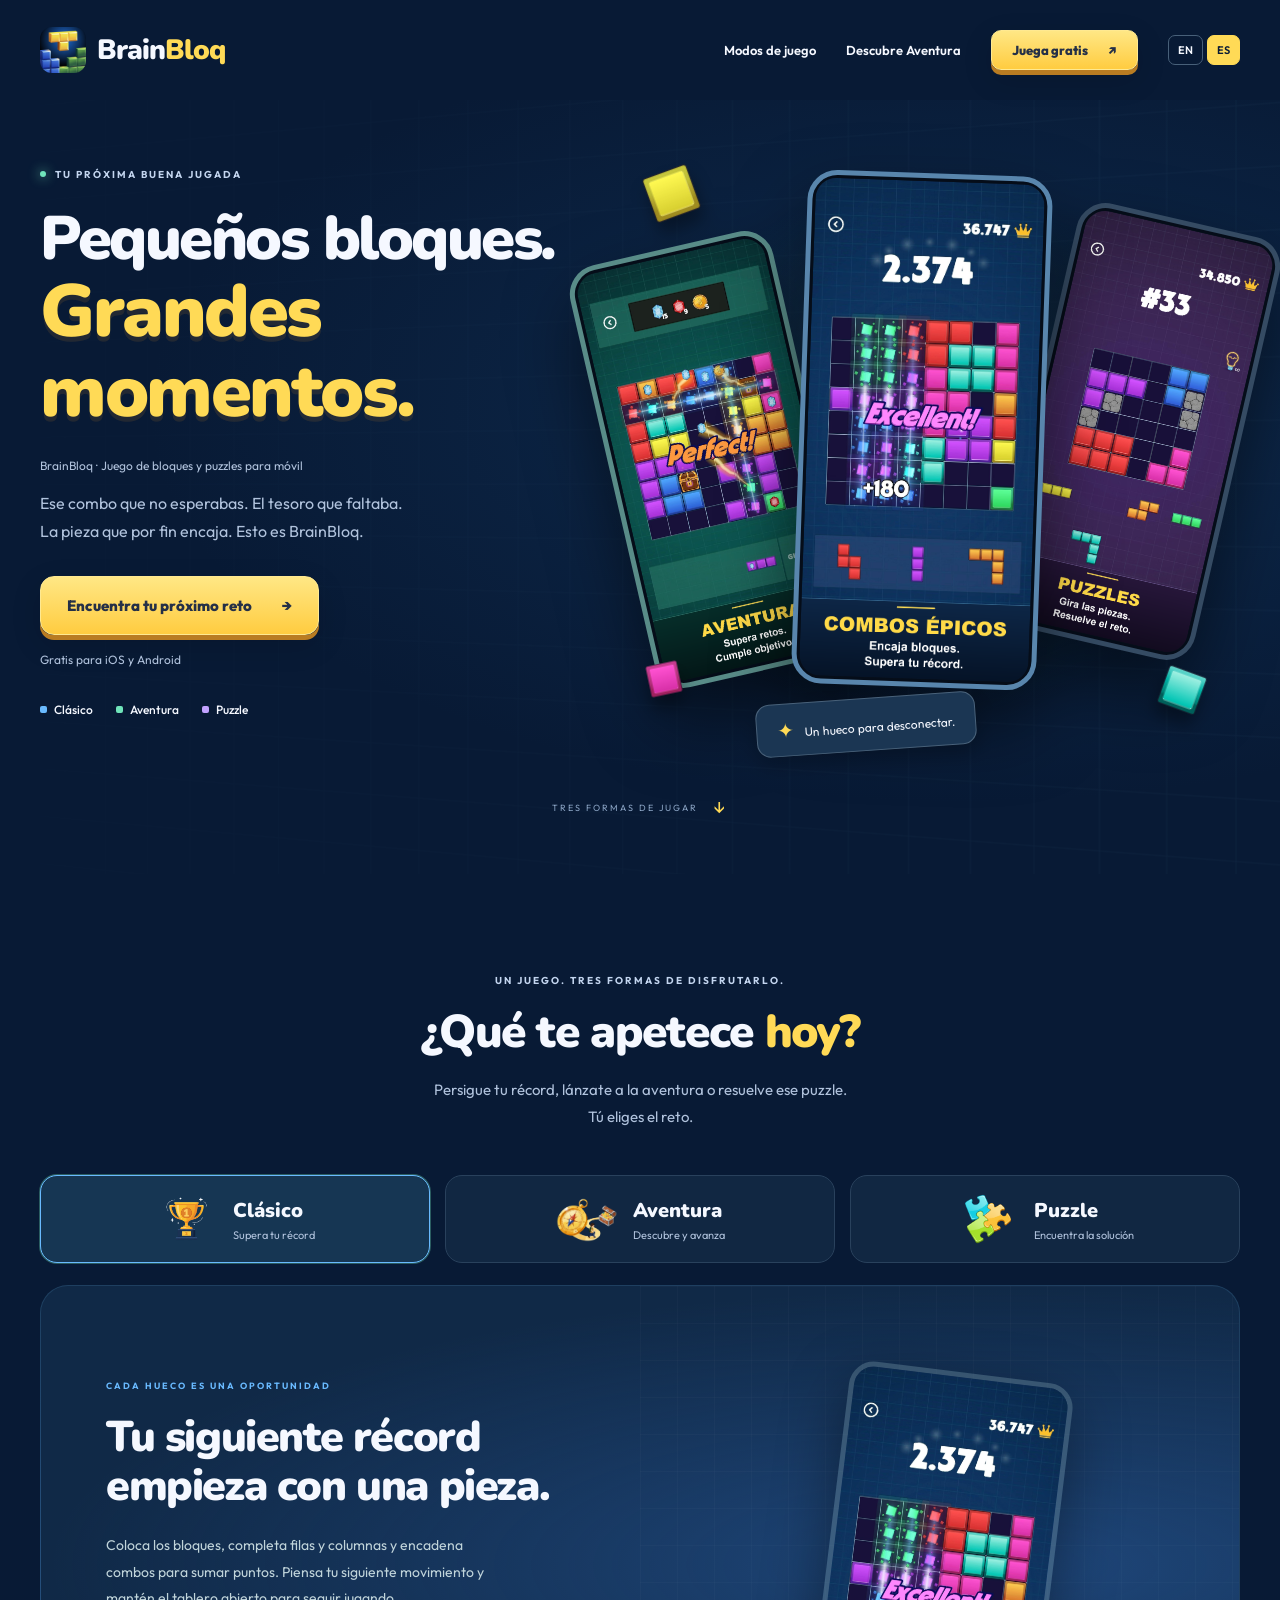
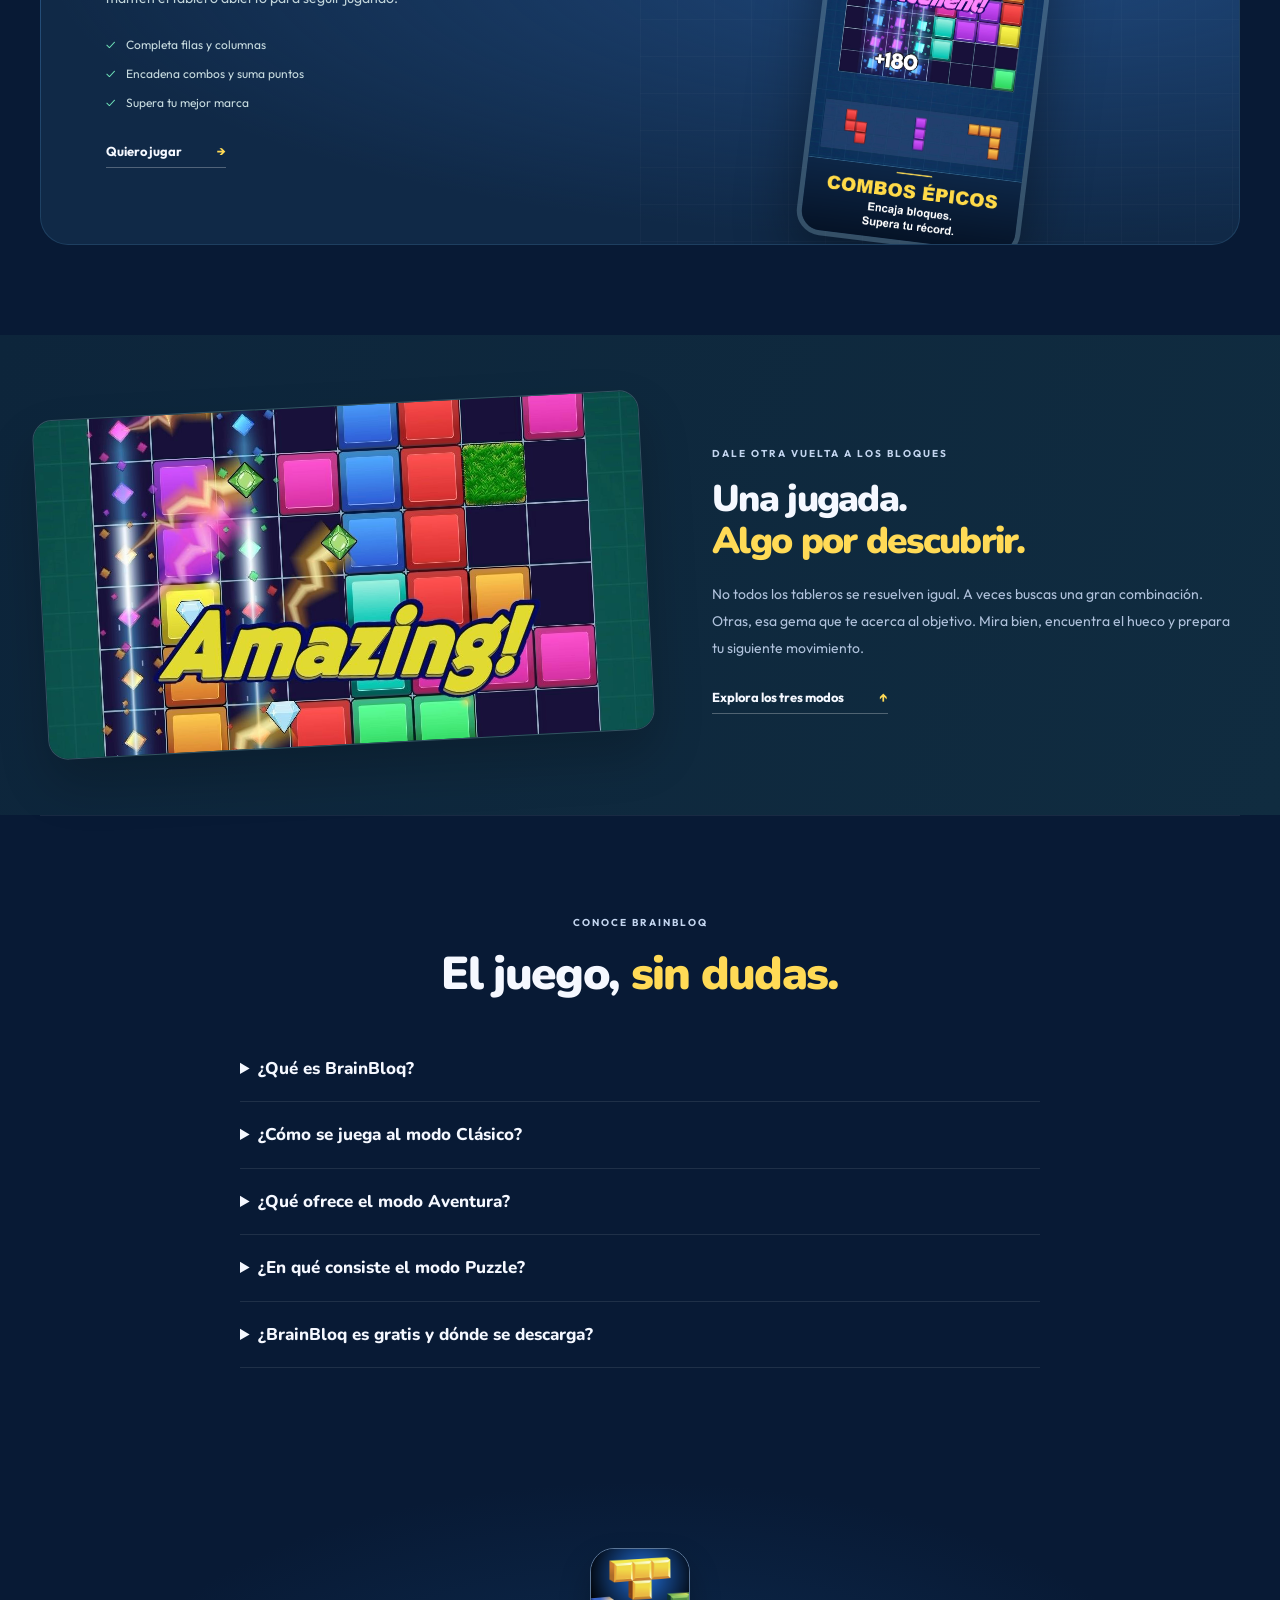
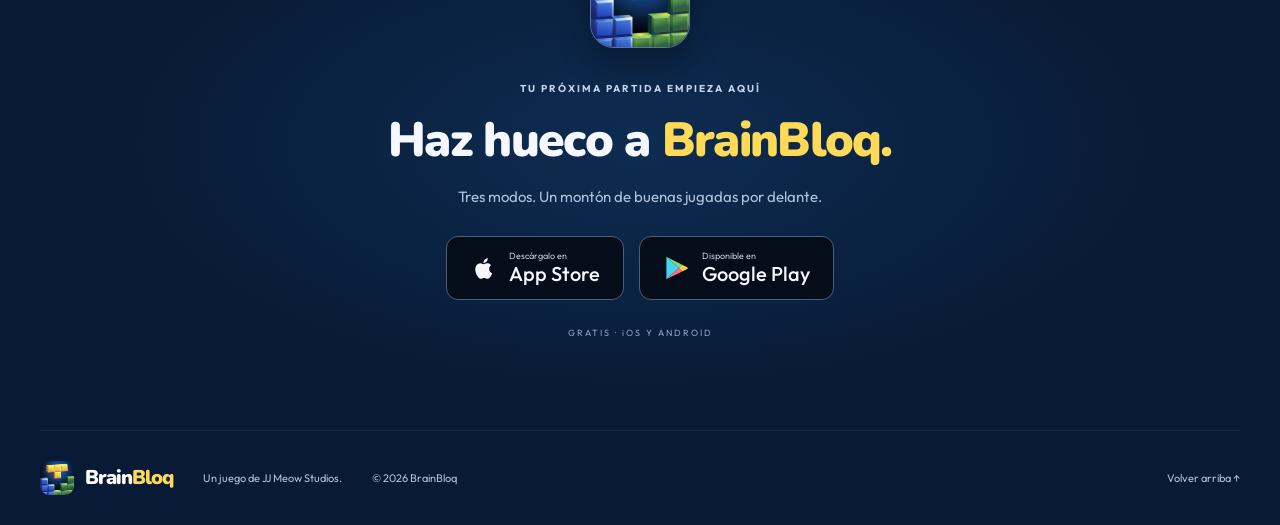
==== es/index.html @ e7c5e5b0 "Actualizar capturas ASO y añadir web en inglés y español" ====
<!doctype html>
<html lang="es"><head><meta charset="utf-8"><meta name="viewport" content="width=device-width,initial-scale=1"><title>BrainBloq: juego de bloques y puzzles gratis para Android y iOS</title><meta name="description" content="Descarga BrainBloq gratis para Android y iOS: combina bloques en Clásico, recoge gemas en Aventura y resuelve retos de lógica en Puzzle."><meta name="theme-color" content="#081a35"><meta property="og:title" content="BrainBloq: juego de bloques y puzzles gratis"><meta property="og:description" content="Combos, tesoros y puzles. Descubre tus tres formas de jugar."><meta property="og:image" content="https://jjmeowstudios.github.io/images/brainbloq/icon.png"><link rel="icon" href="/images/brainbloq/icon.png"><link rel="apple-touch-icon" href="/images/brainbloq/icon.png"><link rel="stylesheet" href="/css/brainbloq.css?v=3"><script src="/js/language.js?v=3"></script><script defer src="/js/brainbloq.js?v=3"></script><link rel="canonical" href="https://jjmeowstudios.github.io/es/">
<meta name="robots" content="index, follow, max-image-preview:large">
<meta property="og:type" content="website"><meta property="og:locale" content="es_ES"><meta property="og:site_name" content="BrainBloq"><meta property="og:url" content="https://jjmeowstudios.github.io/es/"><meta property="og:image:alt" content="Icono de BrainBloq con bloques de colores">
<meta name="twitter:card" content="summary"><meta name="twitter:title" content="BrainBloq: juego de bloques y puzzles gratis"><meta name="twitter:description" content="Clásico, Aventura y Puzzle. Descubre BrainBloq para Android y iOS."><meta name="twitter:image" content="https://jjmeowstudios.github.io/images/brainbloq/icon.png">
<link rel="preconnect" href="https://fonts.googleapis.com"><link rel="preconnect" href="https://fonts.gstatic.com" crossorigin>
<script type="application/ld+json">{"@context": "https://schema.org", "@graph": [{"@type": "Organization", "@id": "https://jjmeowstudios.github.io/#studio", "name": "JJ Meow Studios", "url": "https://jjmeowstudios.github.io/"}, {"@type": "WebSite", "@id": "https://jjmeowstudios.github.io/#website", "url": "https://jjmeowstudios.github.io/es/", "name": "BrainBloq", "inLanguage": "es", "publisher": {"@id": "https://jjmeowstudios.github.io/#studio"}}, {"@type": "MobileApplication", "@id": "https://jjmeowstudios.github.io/#game", "name": "BrainBloq", "alternateName": "BrainBloq: Block Puzzle", "url": "https://jjmeowstudios.github.io/es/", "image": "https://jjmeowstudios.github.io/images/brainbloq/icon.png", "description": "BrainBloq es un juego de bloques y puzzles de lógica de JJ Meow Studios para Android y iOS. Tiene tres modos de juego: Clásico, Aventura y Puzzle.", "applicationCategory": "GameApplication", "applicationSubCategory": "Puzzle", "operatingSystem": "Android, iOS", "isAccessibleForFree": true, "offers": {"@type": "Offer", "price": "0", "priceCurrency": "EUR"}, "publisher": {"@id": "https://jjmeowstudios.github.io/#studio"}, "downloadUrl": ["https://apps.apple.com/es/app/brain-puzzle-juego-de-bloques/id6476066662", "https://play.google.com/store/apps/details?id=com.jjmeowstudios.brainpuzzle"], "featureList": ["Clásico: completa filas y columnas y encadena combos", "Aventura: objetivos, gemas, objetos ocultos y temporadas", "Puzzle: encaja las piezas en cinco niveles de dificultad"], "inLanguage": "es"}]}</script>

<link rel="alternate" hreflang="en" href="https://jjmeowstudios.github.io/"><link rel="alternate" hreflang="es" href="https://jjmeowstudios.github.io/es/"><link rel="alternate" hreflang="x-default" href="https://jjmeowstudios.github.io/">
</head>
<body><a class="skip" href="#main">Saltar al contenido</a>
<header class="nav wrap"><a href="#" class="brand"><img src="/images/brainbloq/icon.png" width="46" height="46" alt="">Brain<span>Bloq</span></a><nav aria-label="Principal"><a href="#modos">Modos de juego</a><a href="#aventura">Descubre Aventura</a><a class="button small" href="#descargar">Juega gratis <span aria-hidden="true">↗</span></a><span class="language-switch" aria-label="Idioma"><a href="/?lang=en" lang="en" hreflang="en" data-language="en">EN</a><a href="/es/" lang="es" hreflang="es" data-language="es" aria-current="page">ES</a></span></nav></header>
<main id="main"><section class="hero"><div class="hero-grid" aria-hidden="true"></div><div class="wrap hero-layout"><div class="hero-copy"><p class="eyebrow"><span></span> TU PRÓXIMA BUENA JUGADA</p><h1>Pequeños bloques.<br><span>Grandes</span><br><span class="last">momentos.</span></h1><p class="game-definition">BrainBloq · Juego de bloques y puzzles para móvil</p><p class="intro">Ese combo que no esperabas. El tesoro que faltaba.<br>La pieza que por fin encaja. Esto es BrainBloq.</p><a class="button" href="#descargar">Encuentra tu próximo reto <span aria-hidden="true">→</span></a><p class="availability">Gratis para iOS y Android</p><div class="hero-modes"><span><i class="dot blue"></i>Clásico</span><span><i class="dot green"></i>Aventura</span><span><i class="dot purple"></i>Puzzle</span></div></div><div class="showcase" aria-label="Capturas de los tres modos de BrainBloq"><div class="halo" aria-hidden="true"></div><div class="game-shot shot-adventure"><img src="/images/brainbloq/es/classic.png" alt="Clásico: combo de bloques en el tablero azul"></div><div class="game-shot shot-puzzle"><img src="/images/brainbloq/es/puzzle.png" alt="Puzzle: encaja las piezas en un tablero con obstáculos"></div><div class="game-shot shot-classic"><img src="/images/brainbloq/es/adventure.png" alt="Aventura: recoge gemas y descubre cofres en el tablero verde" fetchpriority="high"></div><img class="float-block block-one" src="/images/brainbloq/yellow.png" alt=""><img class="float-block block-two" src="/images/brainbloq/cyan.png" alt=""><img class="float-block block-three" src="/images/brainbloq/pink.png" alt=""><div class="floating-note"><span aria-hidden="true">✦</span> Un hueco para desconectar.</div></div></div><a href="#modos" class="explore">TRES FORMAS DE JUGAR <span>↓</span></a></section>
<section class="modes section wrap" id="modos"><div class="section-heading"><p class="eyebrow">UN JUEGO. TRES FORMAS DE DISFRUTARLO.</p><h2>¿Qué te apetece <span>hoy?</span></h2><p>Persigue tu récord, lánzate a la aventura o resuelve ese puzzle.<br>Tú eliges el reto.</p></div><div class="mode-tabs" role="tablist" aria-label="Modos de juego"><button id="tab-classic" role="tab" aria-selected="true" aria-controls="mode-panel" tabindex="0" data-mode="classic"><img src="/images/brainbloq/classic.png" alt=""><span>Clásico<small>Supera tu récord</small></span></button><button id="tab-adventure" role="tab" aria-selected="false" aria-controls="mode-panel" tabindex="-1" data-mode="adventure"><img src="/images/brainbloq/adventure.png" alt=""><span>Aventura<small>Descubre y avanza</small></span></button><button id="tab-puzzle" role="tab" aria-selected="false" aria-controls="mode-panel" tabindex="-1" data-mode="puzzle"><img src="/images/brainbloq/puzzle.png" alt=""><span>Puzzle<small>Encuentra la solución</small></span></button></div><article id="mode-panel" class="mode-panel classic" role="tabpanel" aria-labelledby="tab-classic" tabindex="0"><div class="mode-copy"><span class="mode-kicker" id="mode-kicker">CADA HUECO ES UNA OPORTUNIDAD</span><h3 id="mode-title">Tu siguiente récord<br>empieza con una pieza.</h3><p id="mode-description">Coloca los bloques, completa filas y columnas y encadena combos para sumar puntos. Piensa tu siguiente movimiento y mantén el tablero abierto para seguir jugando.</p><ul id="mode-features"><li>Completa filas y columnas</li><li>Encadena combos y suma puntos</li><li>Supera tu mejor marca</li></ul><a class="text-link" href="#descargar">Quiero jugar <span>→</span></a></div><div class="mode-visual"><img id="mode-image" src="/images/brainbloq/es/classic.png" alt="Tablero azul del modo Clásico con un combo de bloques" loading="lazy"></div></article></section>
<section class="adventure-section" id="aventura"><div class="wrap adventure-layout"><div class="adventure-image"><img src="/images/brainbloq/es/seasons.png" alt="Reto de temporada de Aventura con un combo Amazing!" loading="lazy"></div><div><p class="eyebrow">DALE OTRA VUELTA A LOS BLOQUES</p><h2>Una jugada.<br><span>Algo por descubrir.</span></h2><p>No todos los tableros se resuelven igual. A veces buscas una gran combinación. Otras, esa gema que te acerca al objetivo. Mira bien, encuentra el hueco y prepara tu siguiente movimiento.</p><a class="text-link" href="#modos">Explora los tres modos <span>↑</span></a></div></div></section>
<section class="faq section wrap" id="preguntas-frecuentes"><div class="section-heading"><p class="eyebrow">CONOCE BRAINBLOQ</p><h2>El juego, <span>sin dudas.</span></h2></div><div class="faq-list"><details><summary>¿Qué es BrainBloq?</summary><p>BrainBloq es un juego de bloques y puzzles de lógica de JJ Meow Studios para Android y iOS. Tiene tres modos de juego: Clásico, Aventura y Puzzle.</p></details><details><summary>¿Cómo se juega al modo Clásico?</summary><p>Arrastra las piezas al tablero y completa filas y columnas para eliminar bloques y sumar puntos. Encadena combos y trata de superar tu mejor marca.</p></details><details><summary>¿Qué ofrece el modo Aventura?</summary><p>En Aventura completas objetivos por nivel: conseguir puntos, romper bloques de colores, recoger gemas y diamantes o encontrar objetos ocultos. Los desafíos se organizan en temporadas.</p></details><details><summary>¿En qué consiste el modo Puzzle?</summary><p>En Puzzle debes encontrar cómo encajar las piezas en cada tablero teniendo en cuenta sus obstáculos. Dispone de cinco niveles de dificultad y pistas.</p></details><details><summary>¿BrainBloq es gratis y dónde se descarga?</summary><p>BrainBloq se puede descargar gratis en App Store para iOS y en Google Play para Android. Los enlaces de descarga están en esta página.</p></details></div></section><section class="download section wrap" id="descargar"><div class="download-glow" aria-hidden="true"></div><img class="app-icon" src="/images/brainbloq/icon.png" alt="Icono actual de BrainBloq" width="100" height="100" loading="lazy"><p class="eyebrow">TU PRÓXIMA PARTIDA EMPIEZA AQUÍ</p><h2>Haz hueco a <span>BrainBloq.</span></h2><p>Tres modos. Un montón de buenas jugadas por delante.</p><div class="stores"><a href="https://apps.apple.com/es/app/brain-puzzle-juego-de-bloques/id6476066662" target="_blank" rel="noopener noreferrer" class="store"><svg viewBox="0 0 24 24" aria-hidden="true"><path fill="currentColor" d="M17 12.6c0-2 1.6-3 1.7-3.1-1-1.5-2.6-1.7-3.2-1.7-1.4-.2-2.7.8-3.4.8-.7 0-1.8-.8-2.9-.8-1.5 0-2.9.9-3.7 2.2-1.6 2.8-.4 7 1.2 9.3.8 1.1 1.7 2.3 2.9 2.2 1.2 0 1.6-.7 3-.7s1.8.7 3 .7c1.3 0 2.1-1.1 2.9-2.2.9-1.3 1.2-2.5 1.3-2.6-.1 0-2.8-1.1-2.8-4.1ZM14.8 6.3c.6-.8 1.1-1.9 1-3-.9 0-2.1.6-2.8 1.4-.6.7-1.2 1.8-1.1 2.9 1 .1 2.2-.5 2.9-1.3Z"/></svg><span><small>Descárgalo en</small><strong>App Store</strong></span></a><a href="https://play.google.com/store/apps/details?id=com.jjmeowstudios.brainpuzzle" target="_blank" rel="noopener noreferrer" class="store"><svg viewBox="0 0 24 24" aria-hidden="true"><path fill="#45d5ef" d="M3 2 14 12 3 22Z"/><path fill="#7add72" d="m3 2 14 7-3 3Z"/><path fill="#ffce49" d="m17 9 4 2q2 1 0 2l-4 2-3-3Z"/><path fill="#ff6d88" d="m3 22 11-10 3 3Z"/></svg><span><small>Disponible en</small><strong>Google Play</strong></span></a></div><span class="free-note">GRATIS · iOS Y ANDROID</span></section></main><footer class="wrap"><a href="#" class="brand"><img src="/images/brainbloq/icon.png" width="34" height="34" alt="">Brain<span>Bloq</span></a><p>Un juego de JJ Meow Studios.</p><span>© <span id="year">2026</span> BrainBloq</span><a href="#main">Volver arriba ↑</a></footer></body></html>
---- css/brainbloq.css ----
@import url('https://fonts.googleapis.com/css2?family=Nunito:wght@600;700;800;900;1000&family=Outfit:wght@400;500;600;700;800;900&display=swap');
:root{--bg:#081a35;--white:#f5f8ff;--muted:#b0c2dc;--yellow:#ffda56;--blue:#69baff;--green:#70e4ba;--purple:#c2a2ff}*{box-sizing:border-box}html{scroll-behavior:smooth;scroll-padding-top:30px}body{margin:0;background:var(--bg);font-family:Outfit,system-ui,sans-serif;color:var(--white)}a{color:inherit;text-decoration:none}button{font:inherit}a,button{-webkit-tap-highlight-color:transparent}a:focus-visible,button:focus-visible,[tabindex]:focus-visible{outline:3px solid var(--yellow);outline-offset:6px}::selection{background:var(--yellow);color:var(--bg)}.wrap{width:min(1200px,calc(100% - 80px));margin:auto}.nav{display:flex;align-items:center;justify-content:space-between;height:100px;position:relative;z-index:5}.brand{display:flex;align-items:center;font-family:Nunito,system-ui,sans-serif;font-size:28px;font-weight:1000;letter-spacing:-1px}.brand img{border-radius:12px;margin-right:11px}.brand>span{color:var(--yellow)}nav{display:flex;gap:30px;align-items:center;font-size:13px;font-weight:600}.button{display:inline-flex;align-items:center;justify-content:center;gap:30px;background:linear-gradient(#ffe785,#ffcc40);color:#253047;border-radius:14px;border:1px solid #ffe991;box-shadow:0 5px 0 #b97c22,0 10px 30px #0002;padding:19px 26px;font-weight:800;font-size:15px;transition:transform .2s,box-shadow .2s}.button:hover{transform:translateY(-3px);box-shadow:0 8px 0 #b97c22,0 13px 30px #0003}.button.small{padding:11px 20px;font-size:13px;border-radius:10px;gap:20px}.hero{position:relative;overflow:hidden;padding:25px 0 35px;background:radial-gradient(ellipse at 75% 40%,#194a7c55,transparent 60%)}.hero-grid{position:absolute;inset:0;opacity:.22;mask-image:linear-gradient(to right,transparent,#000);background-image:linear-gradient(#5187ac30 1px,transparent 1px),linear-gradient(90deg,#5187ac30 1px,transparent 1px);background-size:48px 48px;transform:perspective(900px) rotateY(-12deg) scale(1.15)}.hero-layout{display:grid;grid-template-columns:1fr 1.13fr;align-items:center;min-height:650px;position:relative}.hero-copy{padding:25px 0 50px;position:relative;z-index:3}.eyebrow{font-size:10px;font-weight:700;letter-spacing:2px;display:flex;align-items:center;gap:9px;color:#c3d5ef}.eyebrow>span{background:var(--green);width:6px;height:6px;border-radius:50%;box-shadow:0 0 12px var(--green)}h1,h2,h3{font-family:Nunito,system-ui,sans-serif;font-weight:1000;letter-spacing:-2px;margin-top:0}h1{font-size:clamp(42px,4.8vw,67px);line-height:1.08;margin:25px 0;letter-spacing:-2.5px}h1>span{color:var(--yellow);font-size:1.2em;text-shadow:0 5px 0 #a971282b}.intro{font-size:16px;color:var(--muted);line-height:1.8;margin:25px 0 30px}.availability{font-size:12px;color:var(--muted);margin:17px 0 35px}.hero-modes{display:flex;gap:23px;font-size:12px;font-weight:500}.hero-modes>span{display:flex;gap:7px;align-items:center}.dot{width:7px;height:7px;border-radius:2px;display:inline-block}.blue{background:var(--blue)}.green{background:var(--green)}.purple{background:var(--purple)}.showcase{position:relative;height:650px;min-width:0}.halo{position:absolute;inset:50px -10px 45px;background:radial-gradient(ellipse,#377e9d60,transparent 70%)}.game-shot{position:absolute;border:5px solid #354b63;border-radius:30px;padding:3px;background:#050d19;box-shadow:0 35px 70px #0008;overflow:hidden;width:208px;top:90px}.game-shot img{display:block;width:100%;border-radius:21px}.game-shot>span{position:absolute;bottom:20px;left:50%;transform:translateX(-50%);font-size:9px;letter-spacing:1.5px;background:#061428dd;padding:8px 15px;border-radius:20px;font-weight:700}.shot-classic{left:1%;transform:rotate(-13deg);top:118px}.shot-puzzle{right:0;transform:rotate(13deg);top:90px}.shot-adventure{width:245px;left:50%;transform:translateX(-50%) rotate(2deg);z-index:2;top:48px;border-color:#598c88}.shot-adventure>span{color:var(--green)}.float-block{position:absolute;width:47px;height:47px;z-index:3;filter:drop-shadow(0 12px 8px #0005)}.block-one{left:7%;top:45px;transform:rotate(-20deg)}.block-two{right:6%;bottom:65px;transform:rotate(20deg);width:40px;height:40px}.block-three{left:7%;bottom:80px;transform:rotate(-12deg);width:32px;height:32px}.floating-note{position:absolute;bottom:24px;left:24%;padding:13px 20px;background:#1b3653;border:1px solid #49627a;border-radius:14px;font-size:12px;transform:rotate(-4deg);box-shadow:0 10px 20px #0003;z-index:3}.floating-note>span{color:var(--yellow);font-size:20px;margin-right:8px}.explore{position:relative;display:flex;gap:15px;align-items:center;justify-content:center;color:#8ca5c5;font-size:9px;letter-spacing:2px;padding:20px}.explore>span{font-size:19px;color:var(--yellow)}.section{padding-top:90px;padding-bottom:90px}.section-heading{text-align:center}.section-heading .eyebrow{justify-content:center}.section-heading>p:last-child{line-height:1.8;color:var(--muted);font-size:15px}h2{font-size:46px;line-height:1.16;margin:18px 0 18px;letter-spacing:-1.7px}h2 span{color:var(--yellow)}.mode-tabs{display:grid;grid-template-columns:repeat(3,1fr);gap:15px;margin:45px 0 22px}.mode-tabs button{display:flex;align-items:center;justify-content:center;gap:15px;background:#112742;border:1px solid #29415c;color:var(--white);border-radius:17px;padding:18px;cursor:pointer;transition:background .2s,transform .2s}.mode-tabs button:hover{background:#1a3654;transform:translateY(-3px)}.mode-tabs button[aria-selected=true]{border-color:var(--green);background:#163c43;box-shadow:0 0 0 1px #70e4ba55}.mode-tabs button[data-mode=classic][aria-selected=true]{border-color:var(--blue);background:#163653}.mode-tabs button[data-mode=puzzle][aria-selected=true]{border-color:var(--purple);background:#302948}.mode-tabs img{width:62px;height:50px;object-fit:contain}.mode-tabs button>span{text-align:left;font-family:Nunito,system-ui,sans-serif;font-weight:900;font-size:20px}.mode-tabs small{display:block;font:400 11px Outfit,system-ui,sans-serif;color:var(--muted);margin-top:4px}.mode-panel{display:grid;grid-template-columns:1fr 1fr;min-height:560px;border-radius:28px;border:1px solid #3e797055;background:radial-gradient(ellipse at 80% 50%,#27796a77,transparent 70%),#102f36;overflow:hidden}.mode-panel.classic{background:radial-gradient(ellipse at 80% 50%,#285a9c99,transparent 70%),#102947;border-color:#3b6c9255}.mode-panel.puzzle{background:radial-gradient(ellipse at 80% 50%,#7849a877,transparent 70%),#28213f;border-color:#8b64ab55}.mode-copy{padding:65px 20px 55px 65px;align-self:center}.mode-kicker{font-size:9px;letter-spacing:2px;color:var(--green);font-weight:700}.classic .mode-kicker{color:var(--blue)}.puzzle .mode-kicker{color:var(--purple)}.mode-copy h3{font-size:43px;line-height:1.15;margin:20px 0;letter-spacing:-1.4px}.mode-copy>p{max-width:390px;color:#c0d4da;font-size:14px;line-height:1.9}.mode-copy ul{list-style:none;padding:0;margin:25px 0 30px}.mode-copy li{font-size:12px;margin:14px 0;color:#c7dbdf}.mode-copy li:before{content:'✓';margin-right:11px;color:var(--green)}.text-link{display:inline-flex;gap:35px;align-items:center;font-weight:700;font-size:13px;border-bottom:1px solid #ffffff45;padding-bottom:8px}.text-link span{color:var(--yellow)}.mode-visual{position:relative;display:flex;align-items:flex-start;justify-content:center;padding-top:45px;overflow:hidden;background-image:linear-gradient(#ffffff05 1px,transparent 1px),linear-gradient(90deg,#ffffff05 1px,transparent 1px);background-size:37px 37px}.mode-visual>img{width:225px;border:5px solid #6d8b9766;border-radius:25px;transform:rotate(7deg) translateY(40px);box-shadow:0 20px 60px #0006}.visual-caption{position:absolute;top:28px;font-size:9px;letter-spacing:2px;color:#a3c3c7}.adventure-section{background:linear-gradient(110deg,#0d253b,#102c40);padding:70px 0}.adventure-layout{display:grid;grid-template-columns:1.15fr 1fr;gap:65px;align-items:center}.adventure-image{border:1px solid #345363;border-radius:20px;overflow:hidden;box-shadow:0 25px 50px #0003;transform:rotate(-3deg)}.adventure-image img{display:block;width:100%}.adventure-layout h2{font-size:37px}.adventure-layout>div>p:not(.eyebrow){color:var(--muted);font-size:14px;line-height:1.9;margin-bottom:25px}.download{position:relative;text-align:center;overflow:hidden}.download-glow{position:absolute;inset:0;background:radial-gradient(ellipse at center,#19508955,transparent 65%);z-index:-1}.app-icon{border-radius:24px;box-shadow:0 15px 30px #0004;border:1px solid #5b7697}.download .eyebrow{justify-content:center;margin-top:30px}.download h2{font-size:48px}.download>p:not(.eyebrow){font-size:15px;color:var(--muted)}.stores{display:flex;justify-content:center;gap:15px;margin:30px 0 20px}.store{display:flex;align-items:center;gap:12px;padding:13px 23px;background:#050d1b;border:1px solid #486079;border-radius:12px;text-align:left;transition:transform .2s,border-color .2s}.store:hover{transform:translateY(-4px);border-color:var(--yellow)}.store svg{width:27px;height:30px}.store small{display:block;font-size:9px;color:#c2cbd9}.store strong{font-size:20px;font-weight:500}.free-note{color:#8ca5c5;font-size:9px;letter-spacing:2px}footer{border-top:1px solid #ffffff12;padding:30px 0;display:flex;align-items:center;gap:30px;font-size:11px;color:var(--muted)}footer .brand{font-size:20px;color:white}footer .brand img{border-radius:9px}footer p{margin:0}footer>a:last-child{margin-left:auto}.skip{position:fixed;left:15px;top:-100px;padding:14px;background:var(--yellow);color:var(--bg);z-index:10}.skip:focus{top:15px}
@media(min-width:1450px){.hero-layout{min-height:720px}.showcase{transform:scale(1.07)}h1{font-size:70px}}@media(max-width:1050px){.wrap{width:calc(100% - 50px)}.hero-layout{grid-template-columns:1fr 1fr;min-height:590px}h1{font-size:48px}.intro{font-size:14px}.showcase{height:570px}.game-shot{width:170px}.shot-adventure{width:205px;top:65px}.shot-classic{left:0;top:130px}.shot-puzzle{right:0;top:95px}.floating-note{left:12%;bottom:5px}.hero-modes{gap:15px}.mode-copy{padding:45px 15px 45px 40px}.mode-copy h3{font-size:35px}.mode-tabs img{width:49px}.adventure-layout{gap:35px}.adventure-layout h2{font-size:32px}nav{gap:20px}.mode-tabs button{padding:14px 8px;gap:8px}}
@media(max-width:700px){.wrap{width:calc(100% - 36px)}.nav{height:85px}.brand{font-size:23px}.brand img{width:39px;height:39px;margin-right:8px}nav>a:not(.button){display:none}.button.small{padding:10px 13px;font-size:11px;gap:12px}.hero{padding-top:12px}.hero-layout{grid-template-columns:1fr}.hero-copy{text-align:center;padding:20px 0 0}.hero-copy .eyebrow{justify-content:center;font-size:8px;letter-spacing:1.4px}h1{font-size:43px;letter-spacing:-1.8px;margin:23px 0}.intro{font-size:14px;line-height:1.7}.button{padding:17px 22px;font-size:13px;gap:20px}.availability{margin:17px 0 26px;font-size:11px}.hero-modes{justify-content:center;gap:24px;font-size:11px}.showcase{height:540px;margin:20px auto 0;width:min(100%,440px)}.game-shot{width:155px;border-width:4px;border-radius:24px}.game-shot img{border-radius:16px}.shot-adventure{width:195px;top:38px}.shot-classic{left:1%;top:112px}.shot-puzzle{right:1%;top:90px}.block-one{width:35px;height:35px;top:18px;left:10%}.block-two{right:4%;bottom:50px;width:32px;height:32px}.block-three{left:3%;bottom:70px;width:27px;height:27px}.floating-note{bottom:10px;left:18%;font-size:10px;padding:9px 15px}.explore{padding:20px 0 0;font-size:8px}.section{padding:60px 0}.section-heading .eyebrow{font-size:8px;letter-spacing:1.3px}h2{font-size:33px;letter-spacing:-1px}.section-heading>p:last-child{font-size:13px}.mode-tabs{gap:7px;margin:30px 0 15px}.mode-tabs button{display:flex;flex-direction:column;gap:9px;padding:14px 4px;border-radius:13px}.mode-tabs button>span{text-align:center;font-size:16px}.mode-tabs small{font-size:8px}.mode-tabs img{width:49px;height:38px}.mode-panel{grid-template-columns:1fr;border-radius:21px}.mode-copy{padding:35px 27px 20px}.mode-copy h3{font-size:34px}.mode-copy>p{font-size:13px}.mode-copy li{font-size:11px}.mode-kicker{font-size:8px;letter-spacing:1.5px}.mode-visual{height:430px;padding-top:15px}.mode-visual>img{width:210px;transform:rotate(5deg) translateY(35px)}.visual-caption{top:12px;font-size:8px}.adventure-section{padding:50px 0}.adventure-layout{grid-template-columns:1fr;gap:40px}.adventure-image{order:2;transform:rotate(-2deg)}.adventure-layout h2{font-size:34px}.adventure-layout .eyebrow{font-size:8px}.adventure-layout>div>p:not(.eyebrow){font-size:13px}.download .eyebrow{font-size:8px;letter-spacing:1.3px}.download h2{font-size:35px}.download>p:not(.eyebrow){font-size:13px;line-height:1.7}.app-icon{width:84px;height:84px;border-radius:20px}.stores{gap:9px}.store{padding:12px 14px;gap:8px}.store strong{font-size:17px}.store small{font-size:8px}.store svg{width:22px;height:26px}footer{flex-wrap:wrap;gap:17px;font-size:10px}footer .brand{width:100%;font-size:22px}footer>a:last-child{margin-left:0}.hero-grid{mask-image:linear-gradient(transparent,#000);opacity:.15}}@media(prefers-reduced-motion:reduce){html{scroll-behavior:auto}*{transition:none!important}}

.game-definition{font-size:12px;color:var(--muted);margin:0 0 -12px;line-height:1.6}.faq{border-top:1px solid #ffffff12}.faq-list{max-width:800px;margin:35px auto 0}.faq details{border-bottom:1px solid #ffffff18;padding:20px 0}.faq summary{cursor:pointer;font-family:Nunito,system-ui,sans-serif;font-weight:800;font-size:17px;line-height:1.5}.faq details p{font-size:14px;line-height:1.9;color:var(--muted);margin:16px 0 0}.faq summary:focus-visible{outline:2px solid var(--yellow);outline-offset:6px}@media(max-width:700px){.game-definition{font-size:10px;margin-top:0}.faq summary{font-size:15px}.faq details p{font-size:13px}}

.language-switch{display:flex;gap:4px;align-items:center;flex-shrink:0}.language-switch a{display:inline-block;padding:7px 9px;border:1px solid #486079;border-radius:7px;font-size:11px}.language-switch a[aria-current=page]{background:var(--yellow);color:var(--bg);border-color:var(--yellow)}nav .language-switch{display:flex}.adventure-image{height:340px;background:#0b363a}.adventure-image img{height:100%;object-fit:cover;object-position:center 40%}@media(max-width:700px){nav{gap:10px}.language-switch a{padding:6px;font-size:10px}.adventure-image{height:300px}.mode-visual>img{width:200px}.nav .brand{font-size:21px}}

/* Classic leads the hero; Adventure sits to its left. */
.shot-adventure{border-color:#5986ad}.shot-classic{border-color:#598c88}
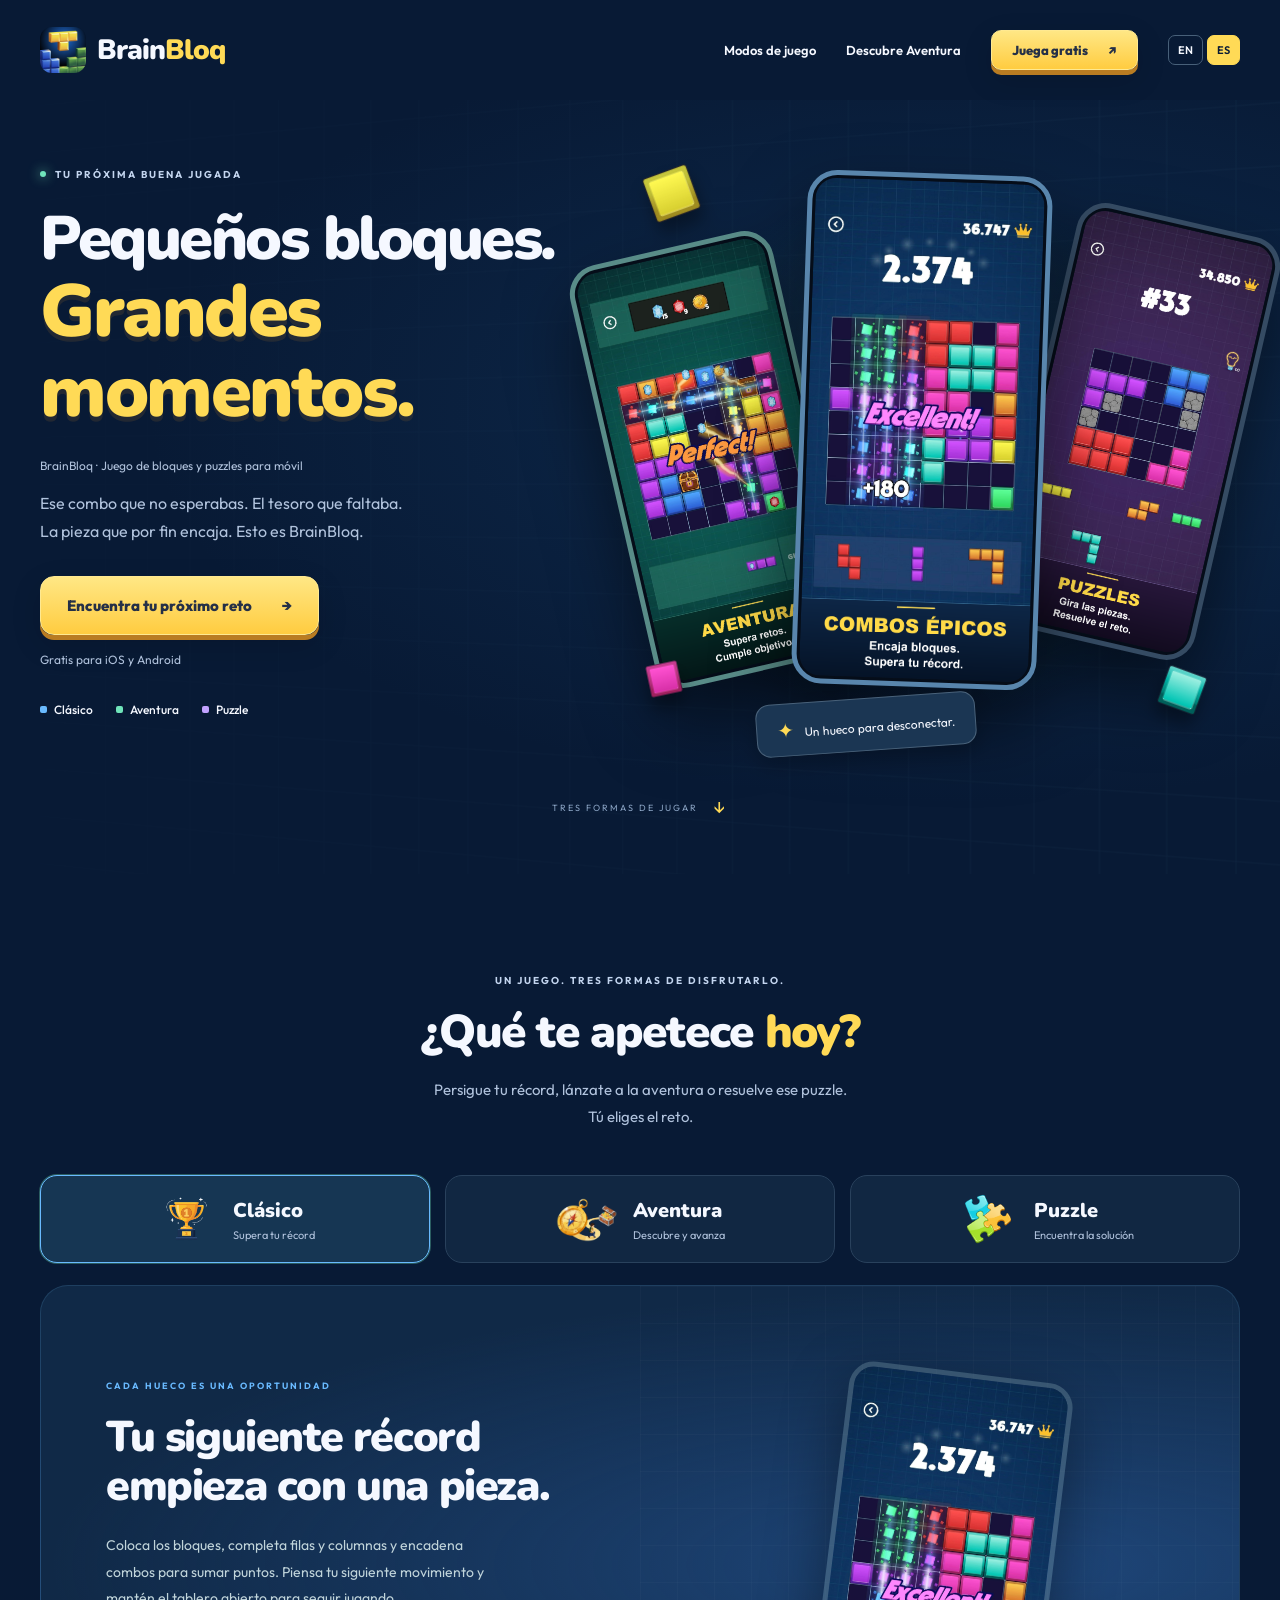
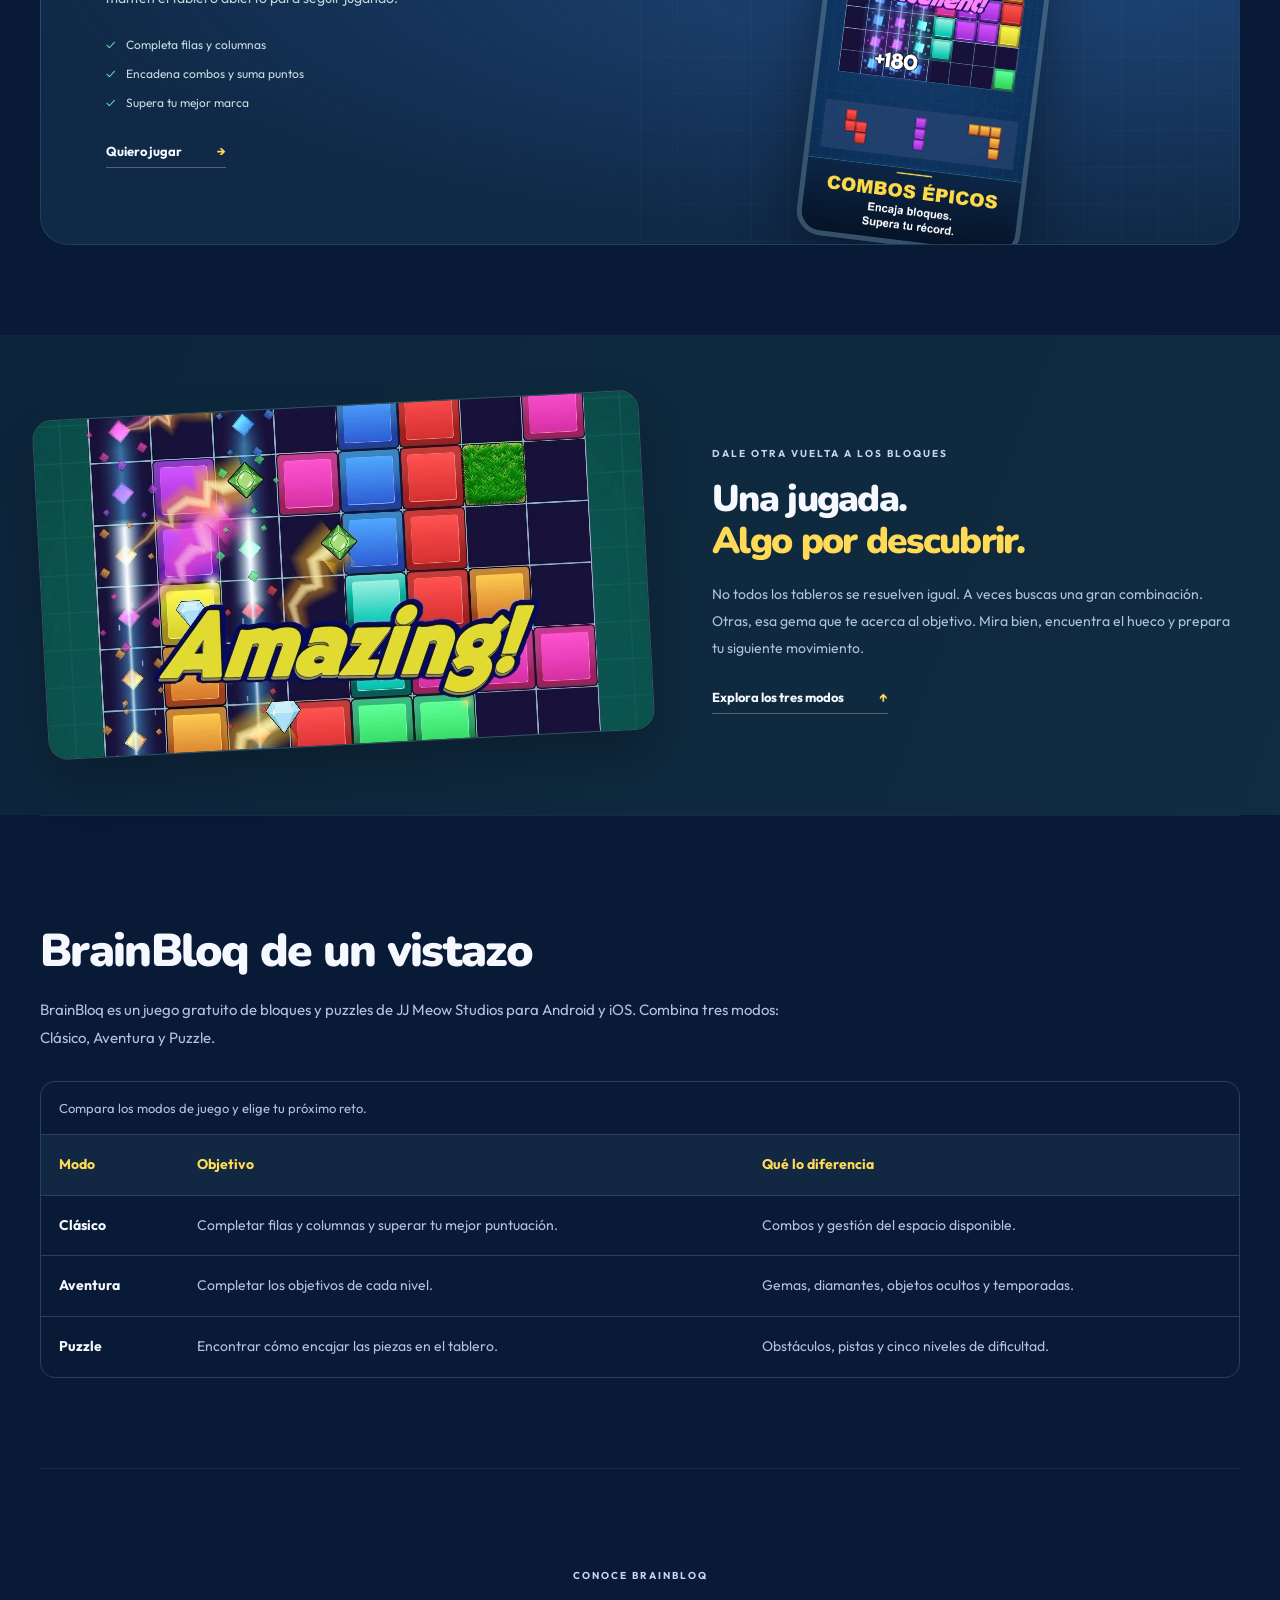
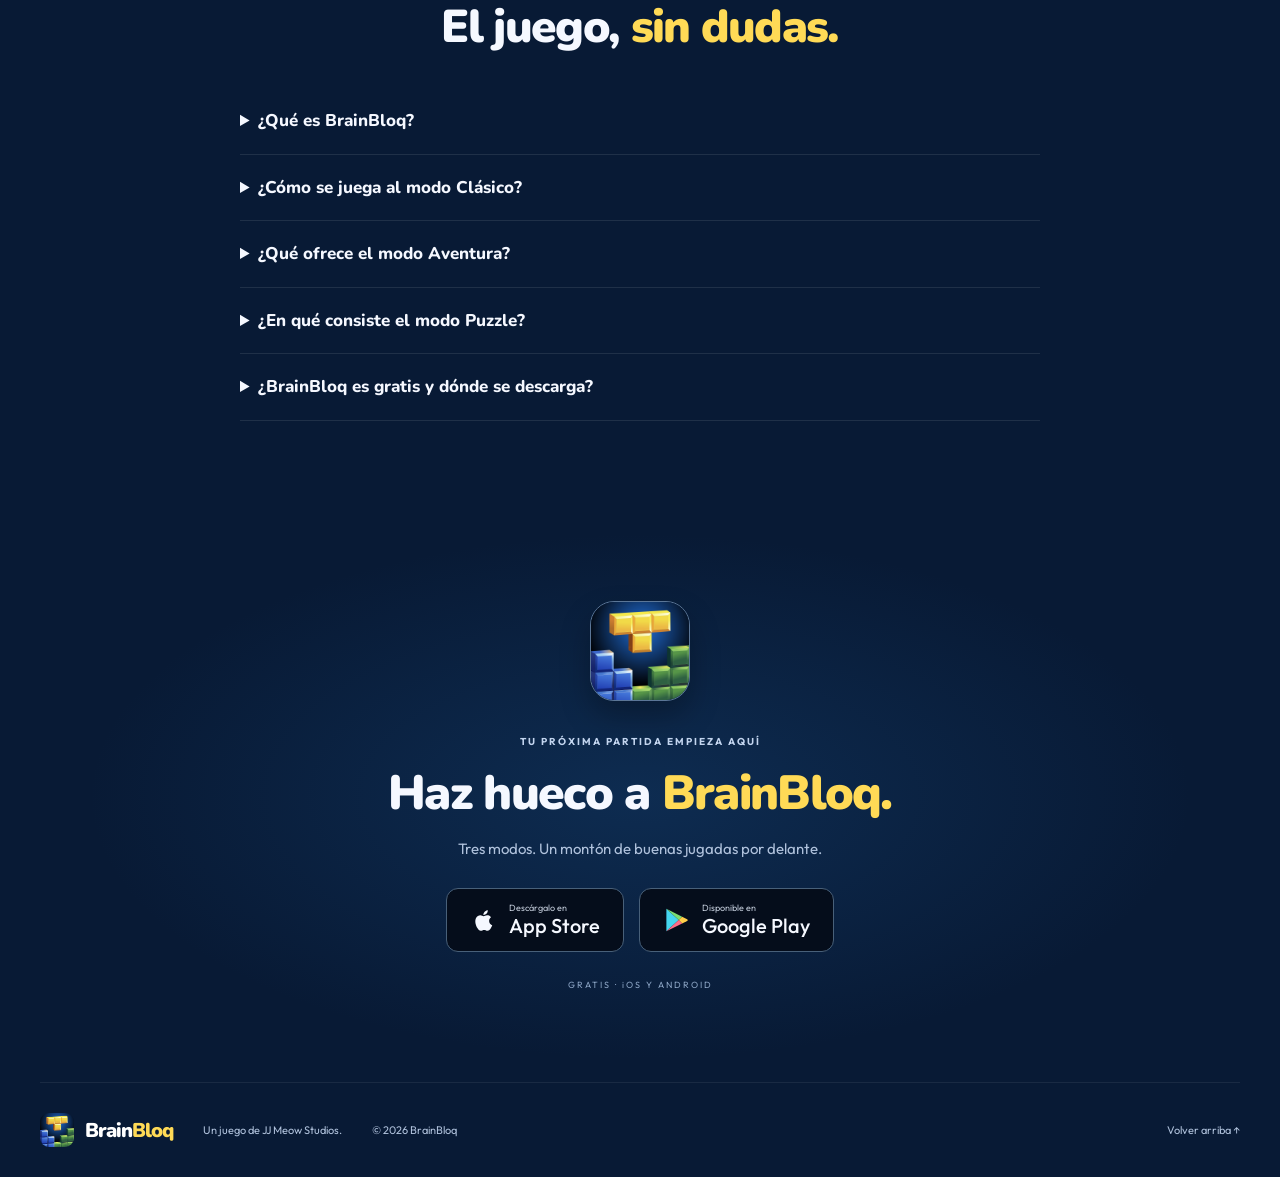
==== commit db8aa644: "Mejorar información del juego y datos estructurados para búsquedas con IA" ====
--- a/es/index.html
+++ b/es/index.html
@@ -4,7 +4,7 @@
 <meta property="og:type" content="website"><meta property="og:locale" content="es_ES"><meta property="og:site_name" content="BrainBloq"><meta property="og:url" content="https://jjmeowstudios.github.io/es/"><meta property="og:image:alt" content="Icono de BrainBloq con bloques de colores">
 <meta name="twitter:card" content="summary"><meta name="twitter:title" content="BrainBloq: juego de bloques y puzzles gratis"><meta name="twitter:description" content="Clásico, Aventura y Puzzle. Descubre BrainBloq para Android y iOS."><meta name="twitter:image" content="https://jjmeowstudios.github.io/images/brainbloq/icon.png">
 <link rel="preconnect" href="https://fonts.googleapis.com"><link rel="preconnect" href="https://fonts.gstatic.com" crossorigin>
-<script type="application/ld+json">{"@context": "https://schema.org", "@graph": [{"@type": "Organization", "@id": "https://jjmeowstudios.github.io/#studio", "name": "JJ Meow Studios", "url": "https://jjmeowstudios.github.io/"}, {"@type": "WebSite", "@id": "https://jjmeowstudios.github.io/#website", "url": "https://jjmeowstudios.github.io/es/", "name": "BrainBloq", "inLanguage": "es", "publisher": {"@id": "https://jjmeowstudios.github.io/#studio"}}, {"@type": "MobileApplication", "@id": "https://jjmeowstudios.github.io/#game", "name": "BrainBloq", "alternateName": "BrainBloq: Block Puzzle", "url": "https://jjmeowstudios.github.io/es/", "image": "https://jjmeowstudios.github.io/images/brainbloq/icon.png", "description": "BrainBloq es un juego de bloques y puzzles de lógica de JJ Meow Studios para Android y iOS. Tiene tres modos de juego: Clásico, Aventura y Puzzle.", "applicationCategory": "GameApplication", "applicationSubCategory": "Puzzle", "operatingSystem": "Android, iOS", "isAccessibleForFree": true, "offers": {"@type": "Offer", "price": "0", "priceCurrency": "EUR"}, "publisher": {"@id": "https://jjmeowstudios.github.io/#studio"}, "downloadUrl": ["https://apps.apple.com/es/app/brain-puzzle-juego-de-bloques/id6476066662", "https://play.google.com/store/apps/details?id=com.jjmeowstudios.brainpuzzle"], "featureList": ["Clásico: completa filas y columnas y encadena combos", "Aventura: objetivos, gemas, objetos ocultos y temporadas", "Puzzle: encaja las piezas en cinco niveles de dificultad"], "inLanguage": "es"}]}</script>
+<script type="application/ld+json">{"@context": "https://schema.org", "@graph": [{"@type": "Organization", "@id": "https://jjmeowstudios.github.io/#studio", "name": "JJ Meow Studios", "url": "https://jjmeowstudios.github.io/"}, {"@type": "WebSite", "@id": "https://jjmeowstudios.github.io/#website", "url": "https://jjmeowstudios.github.io/es/", "name": "BrainBloq", "inLanguage": "es", "publisher": {"@id": "https://jjmeowstudios.github.io/#studio"}}, {"@type": "MobileApplication", "@id": "https://jjmeowstudios.github.io/#game", "name": "BrainBloq", "alternateName": "BrainBloq: Block Puzzle", "url": "https://jjmeowstudios.github.io/es/", "image": "https://jjmeowstudios.github.io/images/brainbloq/icon.png", "description": "BrainBloq es un juego gratuito de bloques y puzzles de JJ Meow Studios para Android y iOS. Combina tres modos: Clásico, Aventura y Puzzle.", "applicationCategory": "GameApplication", "applicationSubCategory": "Puzzle", "operatingSystem": "Android, iOS", "isAccessibleForFree": true, "offers": {"@type": "Offer", "price": "0", "priceCurrency": "EUR"}, "publisher": {"@id": "https://jjmeowstudios.github.io/#studio"}, "downloadUrl": ["https://apps.apple.com/es/app/brain-puzzle-juego-de-bloques/id6476066662", "https://play.google.com/store/apps/details?id=com.jjmeowstudios.brainpuzzle"], "featureList": ["Clásico: Completar filas y columnas y superar tu mejor puntuación. Combos y gestión del espacio disponible.", "Aventura: Completar los objetivos de cada nivel. Gemas, diamantes, objetos ocultos y temporadas.", "Puzzle: Encontrar cómo encajar las piezas en el tablero. Obstáculos, pistas y cinco niveles de dificultad."], "inLanguage": "es", "sameAs": ["https://apps.apple.com/es/app/brain-puzzle-juego-de-bloques/id6476066662", "https://play.google.com/store/apps/details?id=com.jjmeowstudios.brainpuzzle"], "genre": ["Block puzzle", "Logic puzzle"], "mainEntityOfPage": {"@id": "https://jjmeowstudios.github.io/es/#webpage"}}, {"@type": "WebPage", "@id": "https://jjmeowstudios.github.io/es/#webpage", "url": "https://jjmeowstudios.github.io/es/", "name": "BrainBloq: juego de bloques y puzzles gratis para Android y iOS", "inLanguage": "es", "isPartOf": {"@id": "https://jjmeowstudios.github.io/#website"}, "about": {"@id": "https://jjmeowstudios.github.io/#game"}, "mainEntity": {"@id": "https://jjmeowstudios.github.io/#game"}, "publisher": {"@id": "https://jjmeowstudios.github.io/#studio"}}]}</script>
 
 <link rel="alternate" hreflang="en" href="https://jjmeowstudios.github.io/"><link rel="alternate" hreflang="es" href="https://jjmeowstudios.github.io/es/"><link rel="alternate" hreflang="x-default" href="https://jjmeowstudios.github.io/">
 </head>
@@ -13,4 +13,4 @@
 <main id="main"><section class="hero"><div class="hero-grid" aria-hidden="true"></div><div class="wrap hero-layout"><div class="hero-copy"><p class="eyebrow"><span></span> TU PRÓXIMA BUENA JUGADA</p><h1>Pequeños bloques.<br><span>Grandes</span><br><span class="last">momentos.</span></h1><p class="game-definition">BrainBloq · Juego de bloques y puzzles para móvil</p><p class="intro">Ese combo que no esperabas. El tesoro que faltaba.<br>La pieza que por fin encaja. Esto es BrainBloq.</p><a class="button" href="#descargar">Encuentra tu próximo reto <span aria-hidden="true">→</span></a><p class="availability">Gratis para iOS y Android</p><div class="hero-modes"><span><i class="dot blue"></i>Clásico</span><span><i class="dot green"></i>Aventura</span><span><i class="dot purple"></i>Puzzle</span></div></div><div class="showcase" aria-label="Capturas de los tres modos de BrainBloq"><div class="halo" aria-hidden="true"></div><div class="game-shot shot-adventure"><img src="/images/brainbloq/es/classic.png" alt="Clásico: combo de bloques en el tablero azul"></div><div class="game-shot shot-puzzle"><img src="/images/brainbloq/es/puzzle.png" alt="Puzzle: encaja las piezas en un tablero con obstáculos"></div><div class="game-shot shot-classic"><img src="/images/brainbloq/es/adventure.png" alt="Aventura: recoge gemas y descubre cofres en el tablero verde" fetchpriority="high"></div><img class="float-block block-one" src="/images/brainbloq/yellow.png" alt=""><img class="float-block block-two" src="/images/brainbloq/cyan.png" alt=""><img class="float-block block-three" src="/images/brainbloq/pink.png" alt=""><div class="floating-note"><span aria-hidden="true">✦</span> Un hueco para desconectar.</div></div></div><a href="#modos" class="explore">TRES FORMAS DE JUGAR <span>↓</span></a></section>
 <section class="modes section wrap" id="modos"><div class="section-heading"><p class="eyebrow">UN JUEGO. TRES FORMAS DE DISFRUTARLO.</p><h2>¿Qué te apetece <span>hoy?</span></h2><p>Persigue tu récord, lánzate a la aventura o resuelve ese puzzle.<br>Tú eliges el reto.</p></div><div class="mode-tabs" role="tablist" aria-label="Modos de juego"><button id="tab-classic" role="tab" aria-selected="true" aria-controls="mode-panel" tabindex="0" data-mode="classic"><img src="/images/brainbloq/classic.png" alt=""><span>Clásico<small>Supera tu récord</small></span></button><button id="tab-adventure" role="tab" aria-selected="false" aria-controls="mode-panel" tabindex="-1" data-mode="adventure"><img src="/images/brainbloq/adventure.png" alt=""><span>Aventura<small>Descubre y avanza</small></span></button><button id="tab-puzzle" role="tab" aria-selected="false" aria-controls="mode-panel" tabindex="-1" data-mode="puzzle"><img src="/images/brainbloq/puzzle.png" alt=""><span>Puzzle<small>Encuentra la solución</small></span></button></div><article id="mode-panel" class="mode-panel classic" role="tabpanel" aria-labelledby="tab-classic" tabindex="0"><div class="mode-copy"><span class="mode-kicker" id="mode-kicker">CADA HUECO ES UNA OPORTUNIDAD</span><h3 id="mode-title">Tu siguiente récord<br>empieza con una pieza.</h3><p id="mode-description">Coloca los bloques, completa filas y columnas y encadena combos para sumar puntos. Piensa tu siguiente movimiento y mantén el tablero abierto para seguir jugando.</p><ul id="mode-features"><li>Completa filas y columnas</li><li>Encadena combos y suma puntos</li><li>Supera tu mejor marca</li></ul><a class="text-link" href="#descargar">Quiero jugar <span>→</span></a></div><div class="mode-visual"><img id="mode-image" src="/images/brainbloq/es/classic.png" alt="Tablero azul del modo Clásico con un combo de bloques" loading="lazy"></div></article></section>
 <section class="adventure-section" id="aventura"><div class="wrap adventure-layout"><div class="adventure-image"><img src="/images/brainbloq/es/seasons.png" alt="Reto de temporada de Aventura con un combo Amazing!" loading="lazy"></div><div><p class="eyebrow">DALE OTRA VUELTA A LOS BLOQUES</p><h2>Una jugada.<br><span>Algo por descubrir.</span></h2><p>No todos los tableros se resuelven igual. A veces buscas una gran combinación. Otras, esa gema que te acerca al objetivo. Mira bien, encuentra el hueco y prepara tu siguiente movimiento.</p><a class="text-link" href="#modos">Explora los tres modos <span>↑</span></a></div></div></section>
-<section class="faq section wrap" id="preguntas-frecuentes"><div class="section-heading"><p class="eyebrow">CONOCE BRAINBLOQ</p><h2>El juego, <span>sin dudas.</span></h2></div><div class="faq-list"><details><summary>¿Qué es BrainBloq?</summary><p>BrainBloq es un juego de bloques y puzzles de lógica de JJ Meow Studios para Android y iOS. Tiene tres modos de juego: Clásico, Aventura y Puzzle.</p></details><details><summary>¿Cómo se juega al modo Clásico?</summary><p>Arrastra las piezas al tablero y completa filas y columnas para eliminar bloques y sumar puntos. Encadena combos y trata de superar tu mejor marca.</p></details><details><summary>¿Qué ofrece el modo Aventura?</summary><p>En Aventura completas objetivos por nivel: conseguir puntos, romper bloques de colores, recoger gemas y diamantes o encontrar objetos ocultos. Los desafíos se organizan en temporadas.</p></details><details><summary>¿En qué consiste el modo Puzzle?</summary><p>En Puzzle debes encontrar cómo encajar las piezas en cada tablero teniendo en cuenta sus obstáculos. Dispone de cinco niveles de dificultad y pistas.</p></details><details><summary>¿BrainBloq es gratis y dónde se descarga?</summary><p>BrainBloq se puede descargar gratis en App Store para iOS y en Google Play para Android. Los enlaces de descarga están en esta página.</p></details></div></section><section class="download section wrap" id="descargar"><div class="download-glow" aria-hidden="true"></div><img class="app-icon" src="/images/brainbloq/icon.png" alt="Icono actual de BrainBloq" width="100" height="100" loading="lazy"><p class="eyebrow">TU PRÓXIMA PARTIDA EMPIEZA AQUÍ</p><h2>Haz hueco a <span>BrainBloq.</span></h2><p>Tres modos. Un montón de buenas jugadas por delante.</p><div class="stores"><a href="https://apps.apple.com/es/app/brain-puzzle-juego-de-bloques/id6476066662" target="_blank" rel="noopener noreferrer" class="store"><svg viewBox="0 0 24 24" aria-hidden="true"><path fill="currentColor" d="M17 12.6c0-2 1.6-3 1.7-3.1-1-1.5-2.6-1.7-3.2-1.7-1.4-.2-2.7.8-3.4.8-.7 0-1.8-.8-2.9-.8-1.5 0-2.9.9-3.7 2.2-1.6 2.8-.4 7 1.2 9.3.8 1.1 1.7 2.3 2.9 2.2 1.2 0 1.6-.7 3-.7s1.8.7 3 .7c1.3 0 2.1-1.1 2.9-2.2.9-1.3 1.2-2.5 1.3-2.6-.1 0-2.8-1.1-2.8-4.1ZM14.8 6.3c.6-.8 1.1-1.9 1-3-.9 0-2.1.6-2.8 1.4-.6.7-1.2 1.8-1.1 2.9 1 .1 2.2-.5 2.9-1.3Z"/></svg><span><small>Descárgalo en</small><strong>App Store</strong></span></a><a href="https://play.google.com/store/apps/details?id=com.jjmeowstudios.brainpuzzle" target="_blank" rel="noopener noreferrer" class="store"><svg viewBox="0 0 24 24" aria-hidden="true"><path fill="#45d5ef" d="M3 2 14 12 3 22Z"/><path fill="#7add72" d="m3 2 14 7-3 3Z"/><path fill="#ffce49" d="m17 9 4 2q2 1 0 2l-4 2-3-3Z"/><path fill="#ff6d88" d="m3 22 11-10 3 3Z"/></svg><span><small>Disponible en</small><strong>Google Play</strong></span></a></div><span class="free-note">GRATIS · iOS Y ANDROID</span></section></main><footer class="wrap"><a href="#" class="brand"><img src="/images/brainbloq/icon.png" width="34" height="34" alt="">Brain<span>Bloq</span></a><p>Un juego de JJ Meow Studios.</p><span>© <span id="year">2026</span> BrainBloq</span><a href="#main">Volver arriba ↑</a></footer></body></html>
+<section class="game-facts wrap section" id="game-facts" aria-labelledby="game-facts-title"><h2 id="game-facts-title">BrainBloq de un vistazo</h2><p>BrainBloq es un juego gratuito de bloques y puzzles de JJ Meow Studios para Android y iOS. Combina tres modos: Clásico, Aventura y Puzzle.</p><div class="mode-comparison" role="region" aria-label="BrainBloq de un vistazo" tabindex="0"><table><caption>Compara los modos de juego y elige tu próximo reto.</caption><thead><tr><th scope="col">Modo</th><th scope="col">Objetivo</th><th scope="col">Qué lo diferencia</th></tr></thead><tbody><tr><th scope="row">Clásico</th><td>Completar filas y columnas y superar tu mejor puntuación.</td><td>Combos y gestión del espacio disponible.</td></tr><tr><th scope="row">Aventura</th><td>Completar los objetivos de cada nivel.</td><td>Gemas, diamantes, objetos ocultos y temporadas.</td></tr><tr><th scope="row">Puzzle</th><td>Encontrar cómo encajar las piezas en el tablero.</td><td>Obstáculos, pistas y cinco niveles de dificultad.</td></tr></tbody></table></div></section><section class="faq section wrap" id="preguntas-frecuentes"><div class="section-heading"><p class="eyebrow">CONOCE BRAINBLOQ</p><h2>El juego, <span>sin dudas.</span></h2></div><div class="faq-list"><details><summary>¿Qué es BrainBloq?</summary><p>BrainBloq es un juego de bloques y puzzles de lógica de JJ Meow Studios para Android y iOS. Tiene tres modos de juego: Clásico, Aventura y Puzzle.</p></details><details><summary>¿Cómo se juega al modo Clásico?</summary><p>Arrastra las piezas al tablero y completa filas y columnas para eliminar bloques y sumar puntos. Encadena combos y trata de superar tu mejor marca.</p></details><details><summary>¿Qué ofrece el modo Aventura?</summary><p>En Aventura completas objetivos por nivel: conseguir puntos, romper bloques de colores, recoger gemas y diamantes o encontrar objetos ocultos. Los desafíos se organizan en temporadas.</p></details><details><summary>¿En qué consiste el modo Puzzle?</summary><p>En Puzzle debes encontrar cómo encajar las piezas en cada tablero teniendo en cuenta sus obstáculos. Dispone de cinco niveles de dificultad y pistas.</p></details><details><summary>¿BrainBloq es gratis y dónde se descarga?</summary><p>BrainBloq se puede descargar gratis en App Store para iOS y en Google Play para Android. Los enlaces de descarga están en esta página.</p></details></div></section><section class="download section wrap" id="descargar"><div class="download-glow" aria-hidden="true"></div><img class="app-icon" src="/images/brainbloq/icon.png" alt="Icono actual de BrainBloq" width="100" height="100" loading="lazy"><p class="eyebrow">TU PRÓXIMA PARTIDA EMPIEZA AQUÍ</p><h2>Haz hueco a <span>BrainBloq.</span></h2><p>Tres modos. Un montón de buenas jugadas por delante.</p><div class="stores"><a href="https://apps.apple.com/es/app/brain-puzzle-juego-de-bloques/id6476066662" target="_blank" rel="noopener noreferrer" class="store"><svg viewBox="0 0 24 24" aria-hidden="true"><path fill="currentColor" d="M17 12.6c0-2 1.6-3 1.7-3.1-1-1.5-2.6-1.7-3.2-1.7-1.4-.2-2.7.8-3.4.8-.7 0-1.8-.8-2.9-.8-1.5 0-2.9.9-3.7 2.2-1.6 2.8-.4 7 1.2 9.3.8 1.1 1.7 2.3 2.9 2.2 1.2 0 1.6-.7 3-.7s1.8.7 3 .7c1.3 0 2.1-1.1 2.9-2.2.9-1.3 1.2-2.5 1.3-2.6-.1 0-2.8-1.1-2.8-4.1ZM14.8 6.3c.6-.8 1.1-1.9 1-3-.9 0-2.1.6-2.8 1.4-.6.7-1.2 1.8-1.1 2.9 1 .1 2.2-.5 2.9-1.3Z"/></svg><span><small>Descárgalo en</small><strong>App Store</strong></span></a><a href="https://play.google.com/store/apps/details?id=com.jjmeowstudios.brainpuzzle" target="_blank" rel="noopener noreferrer" class="store"><svg viewBox="0 0 24 24" aria-hidden="true"><path fill="#45d5ef" d="M3 2 14 12 3 22Z"/><path fill="#7add72" d="m3 2 14 7-3 3Z"/><path fill="#ffce49" d="m17 9 4 2q2 1 0 2l-4 2-3-3Z"/><path fill="#ff6d88" d="m3 22 11-10 3 3Z"/></svg><span><small>Disponible en</small><strong>Google Play</strong></span></a></div><span class="free-note">GRATIS · iOS Y ANDROID</span></section></main><footer class="wrap"><a href="#" class="brand"><img src="/images/brainbloq/icon.png" width="34" height="34" alt="">Brain<span>Bloq</span></a><p>Un juego de JJ Meow Studios.</p><span>© <span id="year">2026</span> BrainBloq</span><a href="#main">Volver arriba ↑</a></footer></body></html>
--- a/css/brainbloq.css
+++ b/css/brainbloq.css
@@ -9,3 +9,5 @@
 
 /* Classic leads the hero; Adventure sits to its left. */
 .shot-adventure{border-color:#5986ad}.shot-classic{border-color:#598c88}
+
+.game-facts{border-top:1px solid #ffffff12}.game-facts>p{max-width:780px;color:var(--muted);line-height:1.9;font-size:15px}.mode-comparison{overflow-x:auto;margin-top:28px;border:1px solid #29415c;border-radius:15px}.mode-comparison table{border-collapse:collapse;width:100%;font-size:14px;text-align:left}.mode-comparison caption{text-align:left;padding:18px;color:var(--muted);font-size:13px}.mode-comparison th,.mode-comparison td{padding:18px;border-top:1px solid #29415c;line-height:1.7;vertical-align:top}.mode-comparison thead{background:#112742;color:var(--yellow)}.mode-comparison tbody td{color:var(--muted)}@media(max-width:700px){.mode-comparison th,.mode-comparison td{padding:12px;font-size:12px}.game-facts>p{font-size:13px}.game-facts h2{font-size:30px}}
